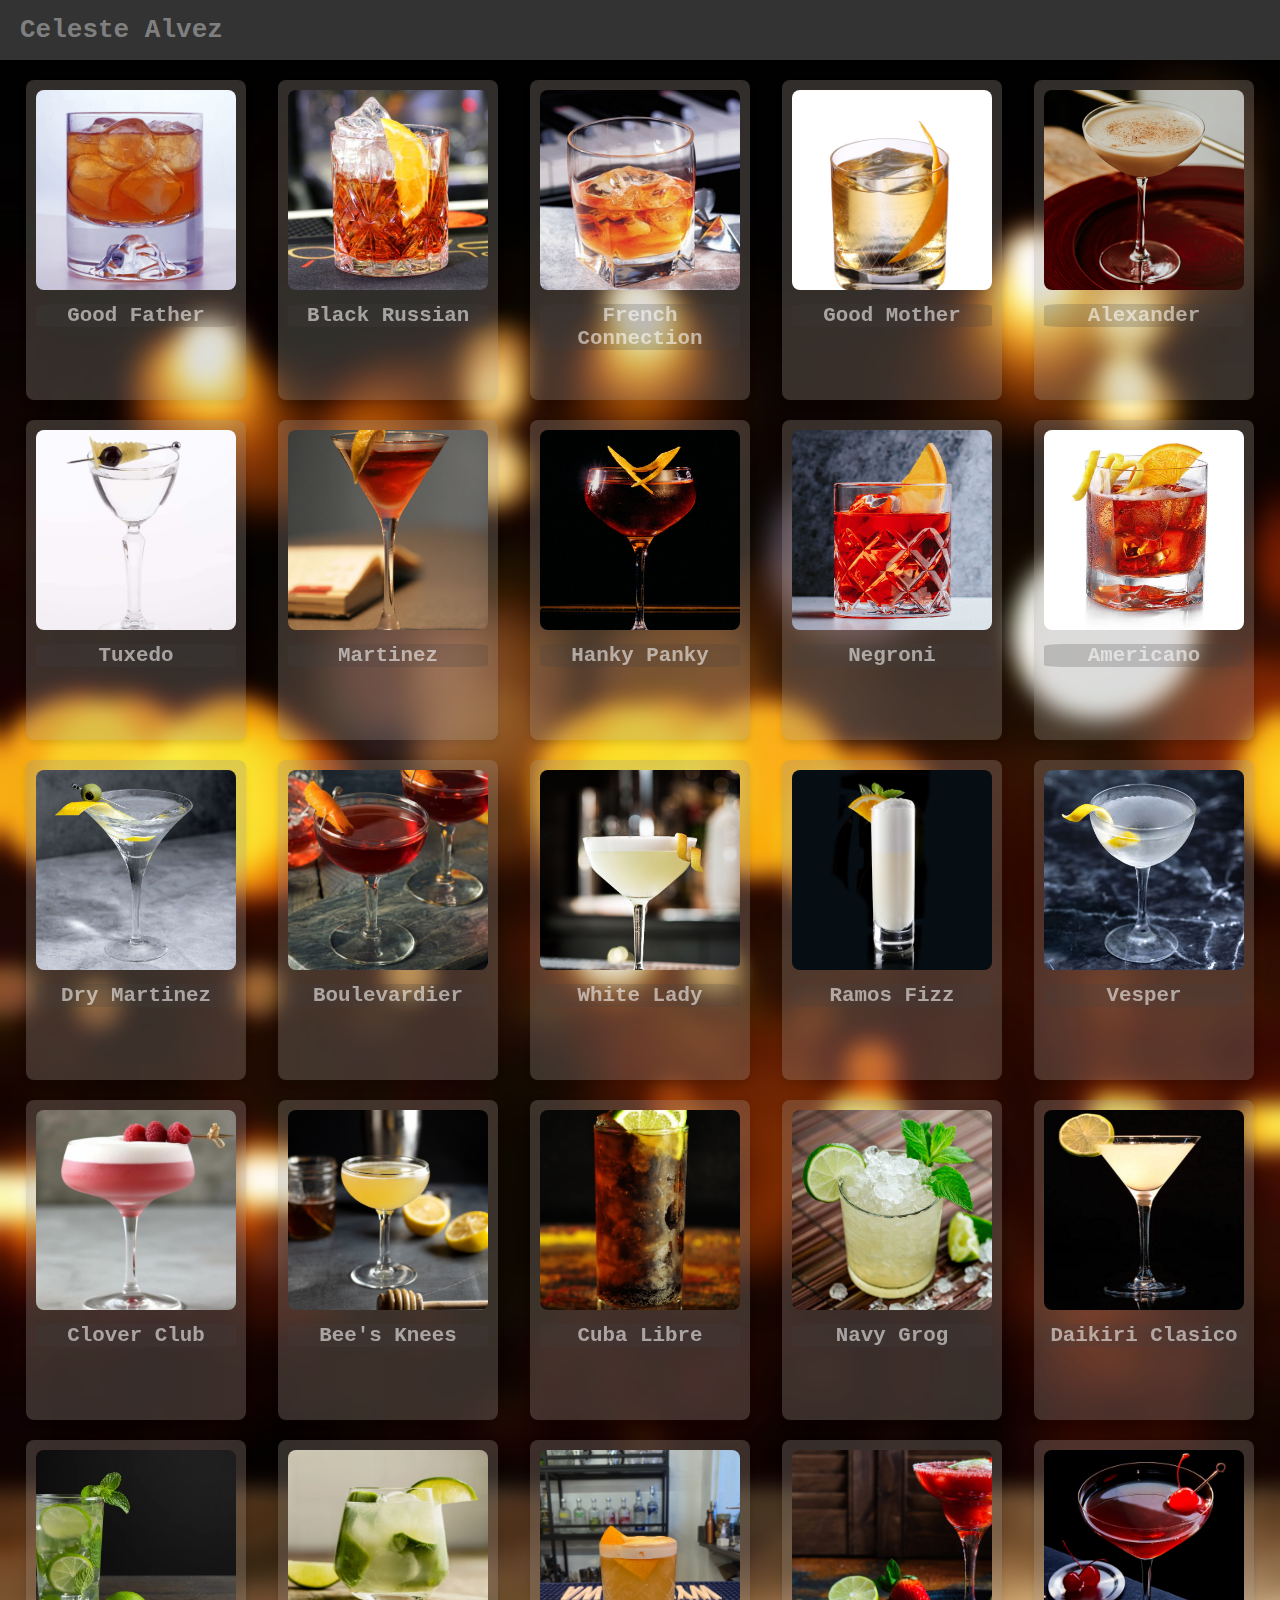
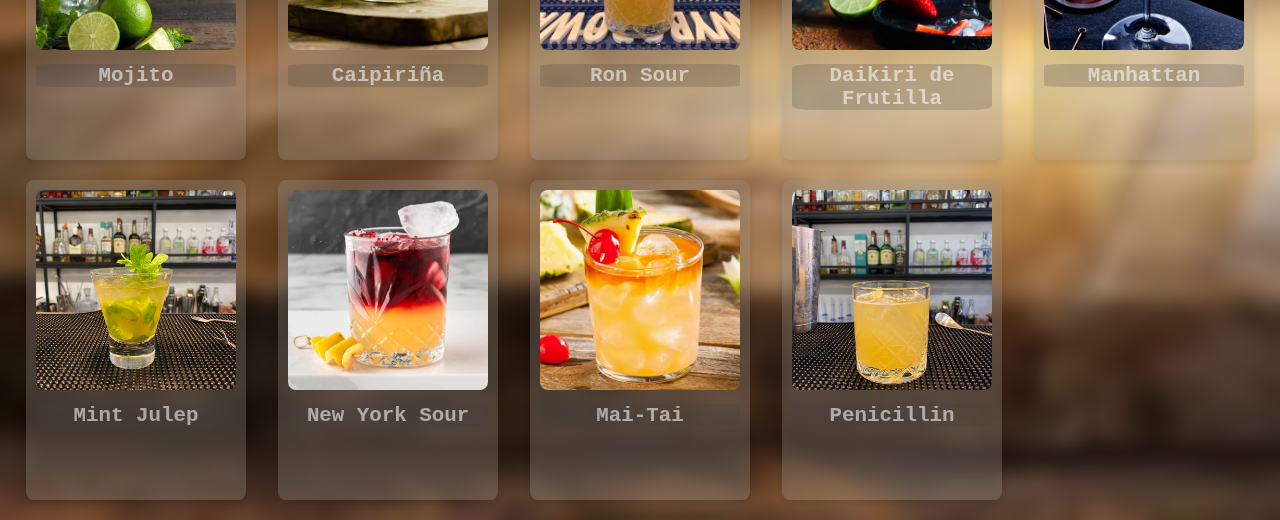
==== index.html @ a2c4812b "a verrrrrr" ====
<!DOCTYPE html>
<html lang="es">
<head>
    <meta charset="UTF-8">
    <meta name="viewport" content="width=device-width, initial-scale=1.0">
    <link rel="stylesheet" href="styles.css">
    <link rel="icon" href="favicon.png" type="image/favicon">
    <title>Recetas</title>
</head>
<body>
    <header>
        <div class="search-container">
           <h1>Celeste Alvez</h1>
        </div>
    </header>
    <div class="container"></div>
    </div>
    <script src="script.js"></script>
</body>
</html>
---- styles.css ----
* {
    font-family: monospace;
}
body {
    font-family: Arial, sans-serif;
    margin: 0;
    padding: 0;
    background-image: url(fondo.jpg);
    background-repeat: no-repeat;
    background-size: cover;
    backdrop-filter: blur(10px)
}

header {
    display: flex;
    justify-content: center;
    align-items: center;
    height: 60px;
    background-color: #333;
    padding: 0 20px;
    position: relative;
    background-image: url(fondo-header.jpg);
}

h1 {
    color:rgba(255, 255, 255, 0.39)
}
.search-container {
    flex-grow: 1;
    display: flex;
    align-items: center;
    margin-right: 20px;
}

.container {
    display: grid;
    grid-template-columns: repeat(auto-fill, minmax(200px, 1fr));
    gap: 20px;
    padding: 20px;
    justify-items: center;
}

.card {
    position: relative;
    background-color: white;
    border-radius: 8px;
    box-shadow: 0px 4px 6px rgba(0, 0, 0, 0.1);
    padding: 10px;
    text-align: center;
    cursor: pointer;
    overflow: hidden;
    transition: transform 0.2s ease-in-out;
    background-color: rgba(158, 150, 140, 0.3);

        width: 200px;
        height: 300px; /* Ajusta la altura de la tarjeta para que coincida con la altura de la imagen */

}

.card:hover {
    transform: scale(1.1);
}

.card img {
    width: 100%; /* Establece un ancho del 100% */
    height: 200px; /* Ajusta la altura según tu preferencia */
    object-fit: cover; /* Ajusta la imagen manteniendo la relación de aspecto y recortando si es necesario */
    border-radius: 8px;
}

.card h3 {
    margin-top: 10px;
    font-size: 1.6rem;
    color: rgba(255, 255, 255, 0.562);
    background-color: rgba(66, 66, 66, 0.226);
    border-radius: 10%;
}

@media screen and (max-width: 768px) {
    .container {
        grid-template-columns: repeat(auto-fill, minmax(150px, 1fr));
        padding: 10px;
    }
}
@media (max-width: 768px) {
    body {
        background-size: contain;
    }
}
@media (max-width: 768px) {
    body {
        background-image: url(fondo.jpg);
        background-repeat: unset;
        backdrop-filter: blur(35px)
    }
}
#homeButton {
    background-color: transparent;
    border: none;
    color: #fff;
    cursor: pointer;
    font-size: 16px;
}
.card.selected {
    border: 2px solid #007bff;
}

@media (max-width: 760px) {
    .container {
        grid-template-columns: repeat(auto-fill, minmax(150px, 1fr));
        gap: 10px; /* Reducir el espacio entre las tarjetas en dispositivos móviles */
        padding: 10px;
    }

    .card {
        width: 89%; /* Ancho completo en dispositivos móviles */
        height: auto; /* Altura automática en dispositivos móviles */
        margin: 10px 0; /* Espaciado vertical entre las tarjetas en dispositivos móviles */
    }

    .card img {
        height: 128px; /* Ajustar la altura de la imagen en dispositivos móviles */
    }

    .card h3 {
        font-size: 1rem; /* Tamaño de fuente más pequeño en dispositivos móviles */
    }
}
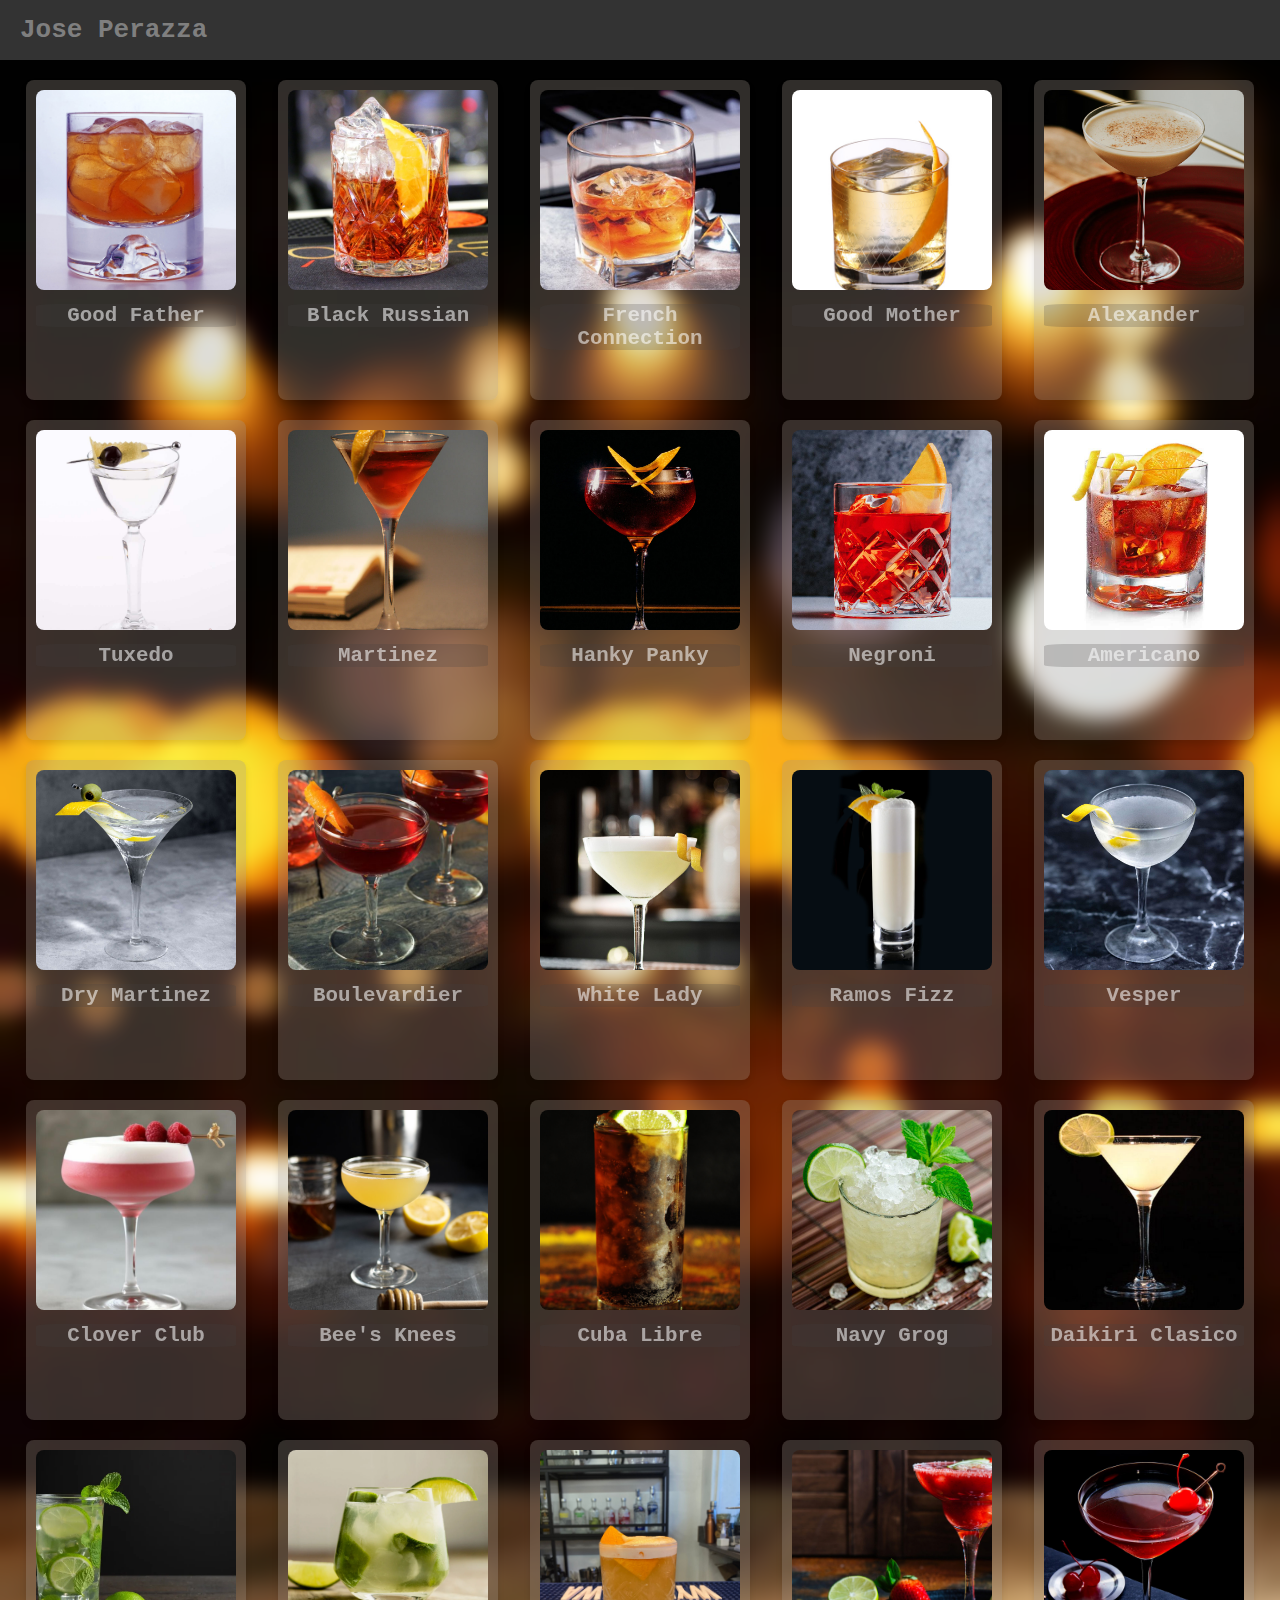
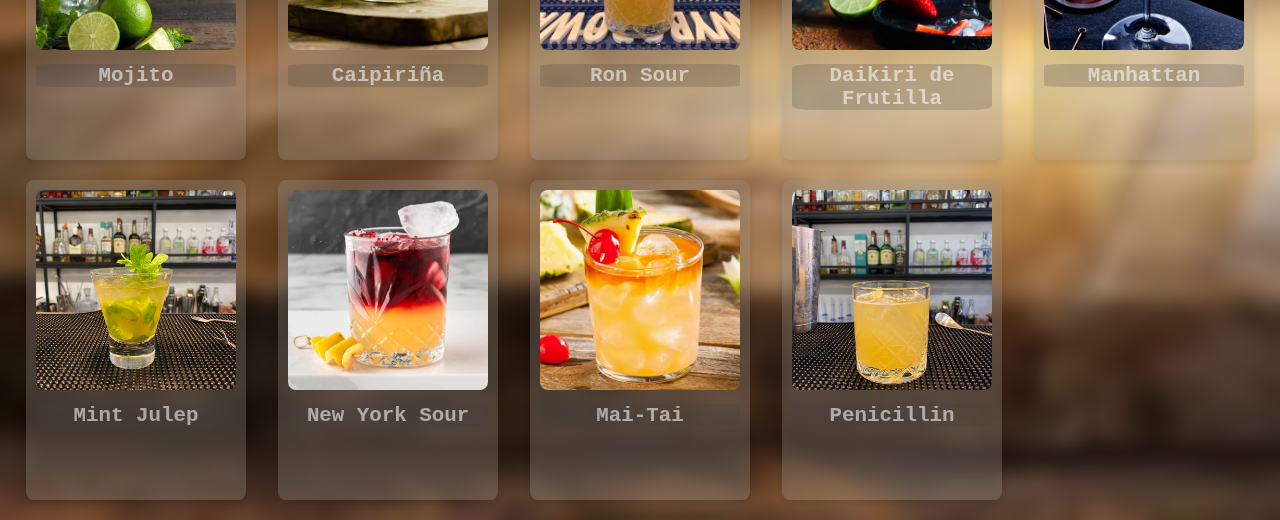
==== commit b7798d90: "Update index.html" ====
--- a/index.html
+++ b/index.html
@@ -10,7 +10,7 @@
 <body>
     <header>
         <div class="search-container">
-           <h1>Celeste Alvez</h1>
+           <h1>Jose Perazza</h1>
         </div>
     </header>
     <div class="container"></div>
